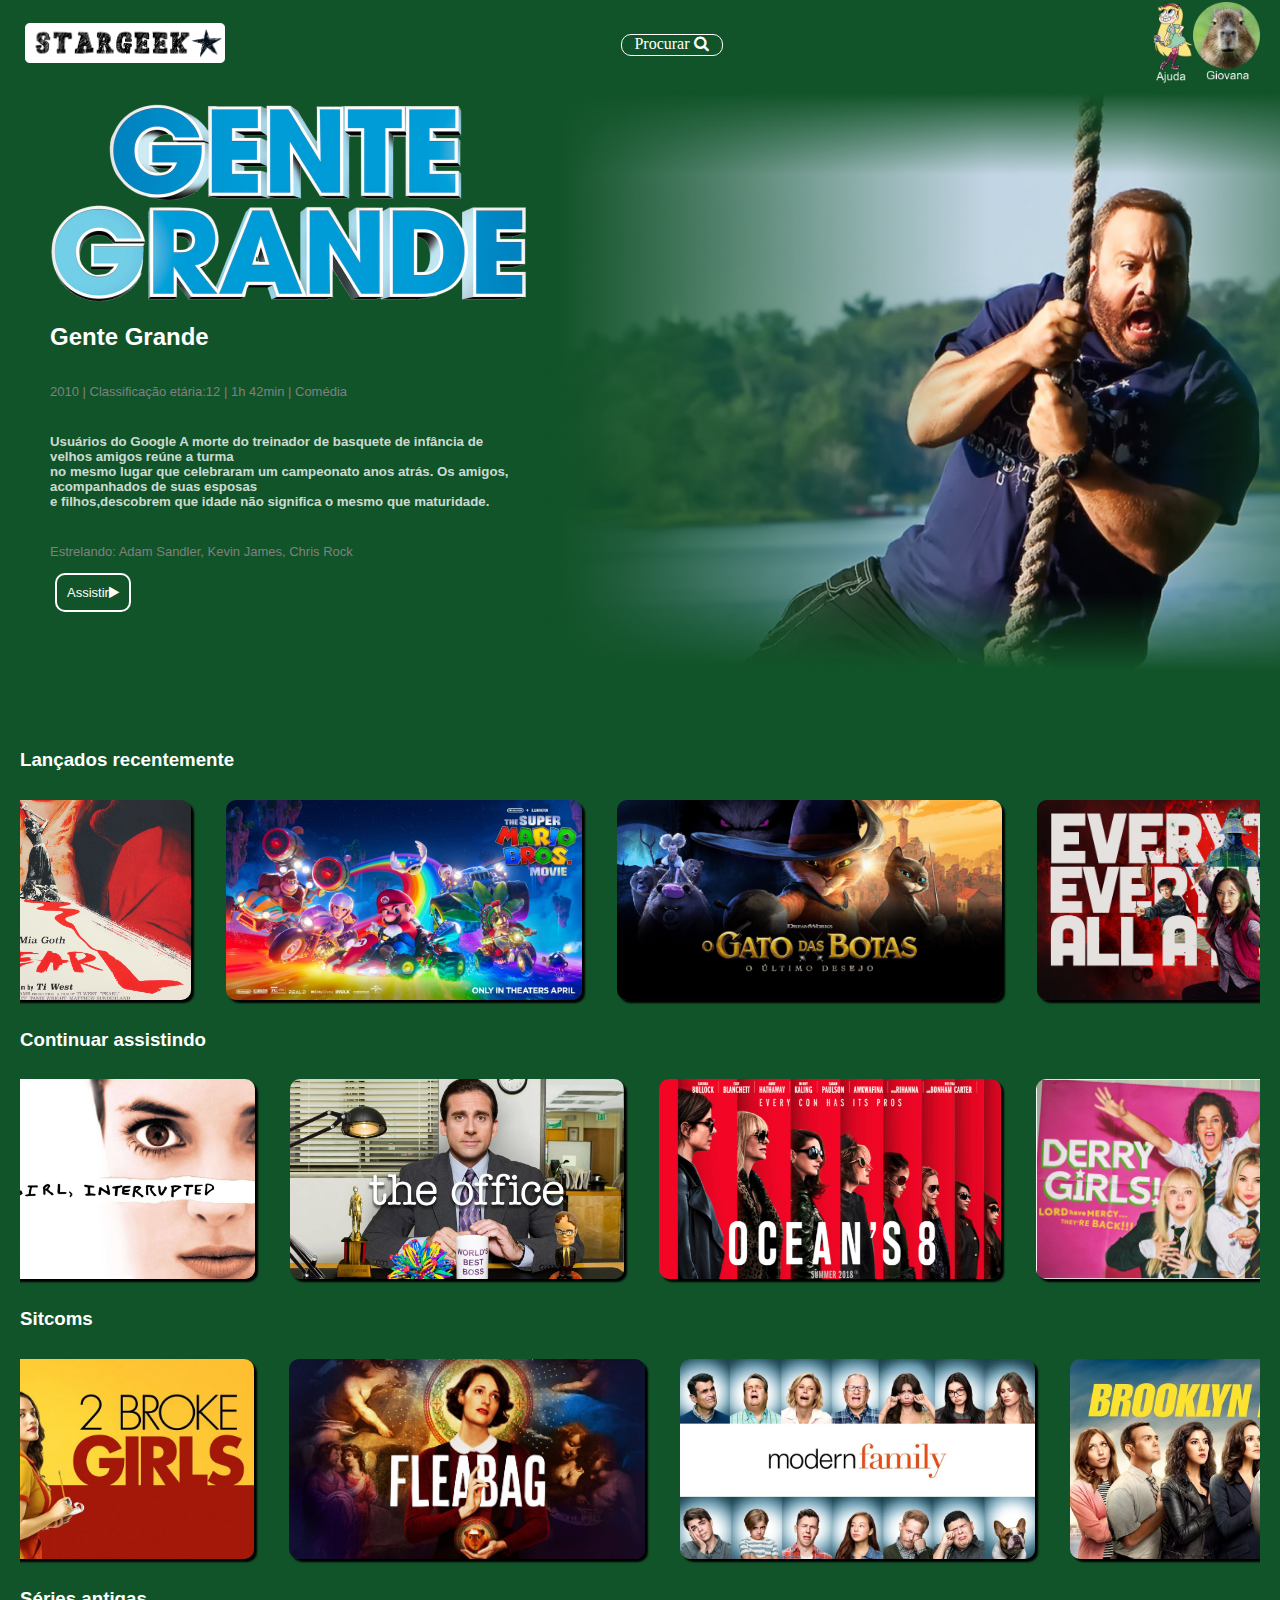
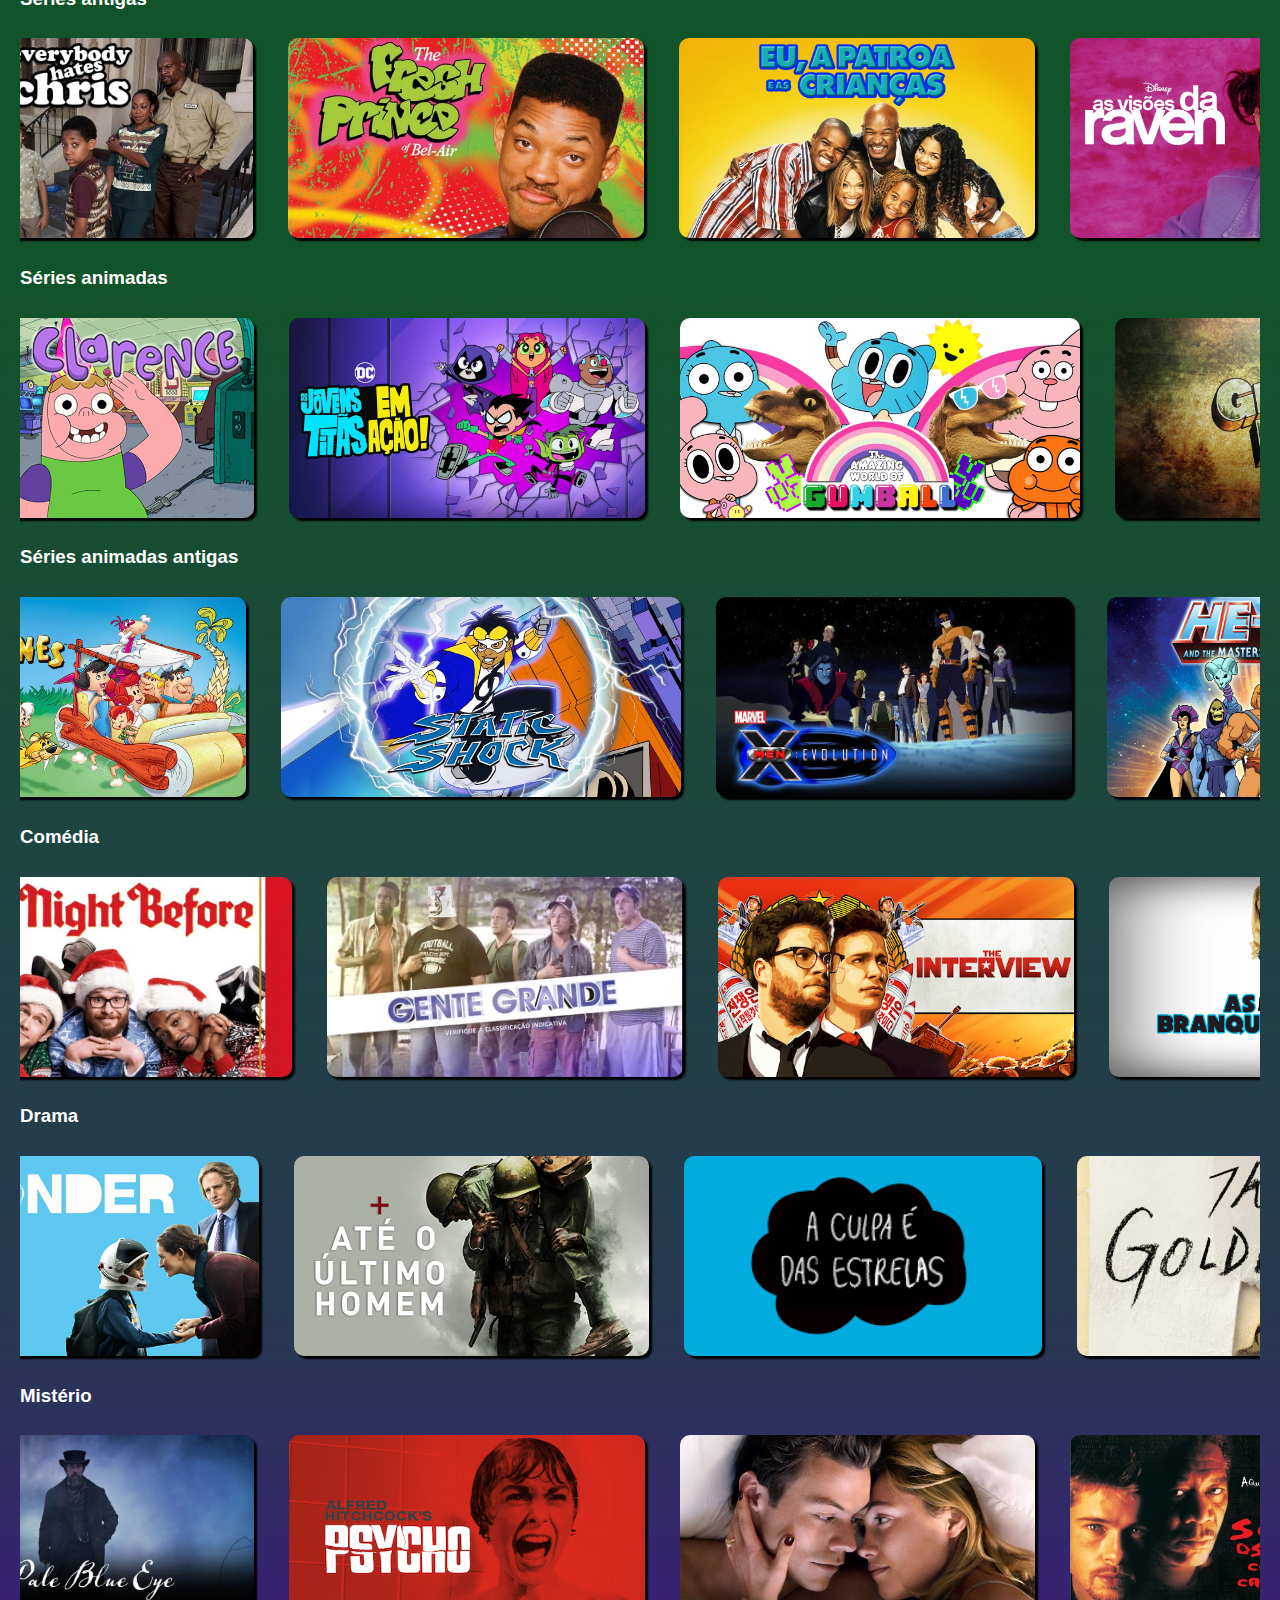
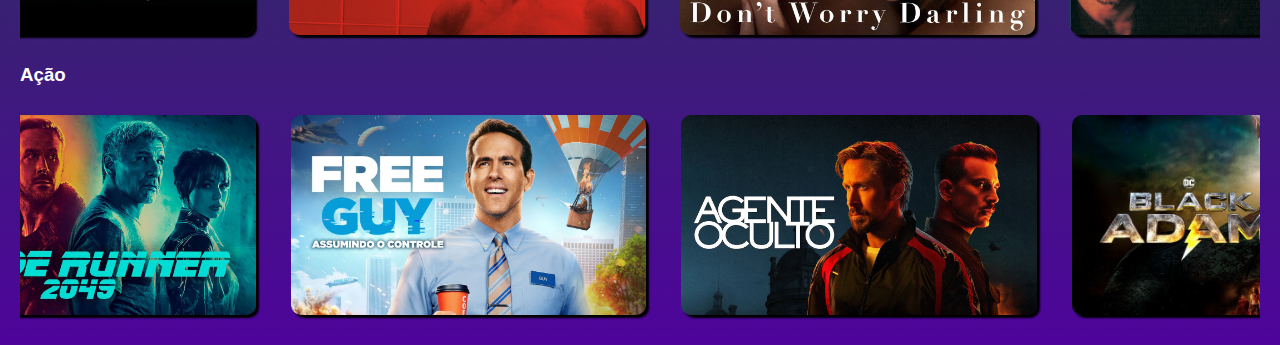
==== catálogo.html @ 2fbb5a79 "Catálogo STARGEEK" ====
<!DOCTYPE html>
<html lang="pt-br">

<head>
    <meta charset="UTF-8">
    <meta http-equiv="X-UA-Compatible" content="IE=edge">
    <meta name="viewport" content="width=device-width, initial-scale=1.0">
    <title>STARGEEK</title>
    <link rel="stylesheet" href="css/catálogo.css">
    <link rel="stylesheet" href="https://cdnjs.cloudflare.com/ajax/libs/font-awesome/4.7.0/css/font-awesome.min.css">
</head>

<body class="corpoPrincipal">
    <!--Cabeçalho-->
    <header class="cabecalho">
        <div class="logo"><img src="img/stargeeklogo.png" width="200px" alt=""></div>
        <div class="procurar">Procurar <i class="fa fa-search" aria-hidden="true"></i></div>
        <div class="logo-menu">
            <nav>
                <ul class="botao2">
                    <li> <a href=""><img src="img/Ajudaa.png" width="40px" alt=""> </a></li>
                    <li> <a href=""><img src="img/Perfil.png" width="67px" alt=""> </a></li>
                </ul>
            </nav>
        </div>
    </header>
    <!--Início da página-->
    <main>
        <div class="inicio">
            <div class="iniciotexto">
                <img class="titulogg" src="img/GenteGrandeTitulo.png" alt="">
                <h2> Gente Grande</h2>
                <p>2010 | Classificação etária:12 | 1h 42min | Comédia</p>
                <h5>Usuários do Google
                    A morte do treinador de basquete de infância de velhos amigos reúne a turma <br> no mesmo lugar que
                    celebraram um campeonato anos atrás. Os amigos, acompanhados de suas esposas<br> e filhos,descobrem
                    que
                    idade não significa o mesmo que maturidade.</h5>
                <p>Estrelando: Adam Sandler, Kevin James, Chris Rock</p>
                <p><a class="assistir" href="https://youtu.be/U4IVNvPu134"> Assistir<i class="fa fa-play"
                            aria-hidden="true"></i></a></p>
            </div>
            <img class="banner" src="img/bannerkevin.png" alt="Banner">
        </div>
        <br><br>
        <!--Catálogo-->

        <div class="lançadostexto">
            <h3>Lançados recentemente</h3>
        </div>

        <div class="lançados">
            <img class="conteudo" src="img/The-Amazing-World-of-Gumball.avif" alt="O incrível mundo de gumball">
            <img class="conteudo" src="img/pearll.webp" alt="Pearl">
            <img class="conteudo" src="img/mariobros.webp" alt="Mario">
            <img class="conteudo" src="img/gatodebotas.png" alt="">
            <img class="conteudo" src="img/tetlamt.jpg" alt="Tudo em Todo Lugar">
            <img class="conteudo" src="img/scream6.webp" alt="Scream 6">
        </div>

        <div class="lançadostexto">
            <h3>Continuar assistindo</h3>
        </div>
        <div class="lançados">
            <img class="conteudo" src="img/serie-derry-girls-netflix.png" alt="Derry Girls">
            <img class="conteudo" src="img/girlinterrupted.jpg" alt="Garota Interrompida">
            <img class="conteudo" src="img/theoffice.webp" alt="The Office">
            <img class="conteudo" src="img/oceans8.png" alt="8 mulheres e um segredo">
            <img class="conteudo" src="img/derrygirls.jpg" alt="Derry Girls">
            <img class="conteudo" src="img/PitchPerfect-poster_0.jpg" alt="A escolha perfeita">
        </div>

        <div class="lançadostexto">
            <h3>Sitcoms</h3>
        </div>
        <div class="lançados">
            <img class="conteudo" src="img/The-Amazing-World-of-Gumball.avif" alt="O incrível mundo de gumball">
            <img class="conteudo" src="img/roxo.png" alt="Roxo">
            <img class="conteudo" src="img/2brokegirls.jpg" alt="Duas Garotas em Apuros">
            <img class="conteudo" src="img/fleabag.png" alt="Fleabag">
            <img class="conteudo" src="img/modernfamily.webp" alt="Modern Family">
            <img class="conteudo" src="img/b99.jpeg" alt="Brooklyn 99">
            <img class="conteudo" src="img/friends.jpg" alt="Friends">
            <img class="conteudo" src="img/himym.jpg" alt="How I Met Your Mother">
        </div>


        </div>

        <div class="lançadostexto">
            <h3>Séries antigas</h3>
        </div>
        <div class="lançados">
            <img class="conteudo" src="img/The-Amazing-World-of-Gumball.avif" alt="O incrível mundo de gumball">
            <img class="conteudo" src="img/roxo.png" alt="Roxo">
            <img class="conteudo" src="img/todomundoodeiaochris.jpg" alt="Todo mundo odeia o chris">
            <img class="conteudo" src="img/ummaluconopedaço.jpeg" alt="Um maluco no pedaço">
            <img class="conteudo" src="img/mywifeandkids.jpg" alt="Eu a Patroa e as Crianças">
            <img class="conteudo" src="img/asvisoesderaven.jpg" alt="As visões de Raven">
            <img class="conteudo" src="img/hannahmontana.jpg" alt="Hannah Montana">
            <img class="conteudo" src="img/agrandefamilia.jpg" alt="A grande família">
            
        </div>

        <div class="lançadostexto">
            <h3>Séries animadas</h3>
        </div>
        <div class="lançados">
            <img class="conteudo" src="img/The-Amazing-World-of-Gumball.avif" alt="O incrível mundo de gumball">
            <img class="conteudo" src="img/The-Amazing-World-of-Gumball.avif" alt="O incrível mundo de gumball">
            <img class="conteudo" src="img/clarencio.jpg" alt="Clarencio o Otimista">
            <img class="conteudo" src="img/osjovenstitasemaçao.jpg" alt="Teen Titans Go!">
            <img class="conteudo" src="img/The-Amazing-World-of-Gumball.avif" alt="O Incrível Mundo de Gumball">
            <img class="conteudo" src="img/gravittyfalls.jpg" alt="Gravitty Falls">
            <img class="conteudo" src="img/stevenuniverso.jpg" alt="Steven Universo">
            <img class="conteudo" src="img/padrinhosmagicos.jpg" alt="Os padrinhos magicos">
        </div>

        <div class="lançadostexto">
            <h3>Séries animadas antigas</h3>
        </div>
        <div class="lançados">
            <img class="conteudo" src="img/The-Amazing-World-of-Gumball.avif" alt="O incrível mundo de gumball">
            <img class="conteudo" src="img/heman.jpg" alt="O incrível mundo de gumball">
            <img class="conteudo" src="img/flinstsones.jpg" alt="Flintstones">
            <img class="conteudo" src="img/superchoque.avif" alt="Super choque">
            <img class="conteudo" src="img/xmen.jpg" alt="Teen Titans Go!">
            <img class="conteudo" src="img/hemann.jpg" alt="He Man">
            <img class="conteudo" src="img/thundercats.jpg" alt="Thundercats">
            <img class="conteudo" src="img/scoobydoos2.jpg" alt="Scooby-Doo">
        </div>


        <div class="lançadostexto">
            <h3>Comédia</h3>
        </div>
        <div class="lançados">
            <img class="conteudo" src="img/The-Amazing-World-of-Gumball.avif" alt="O incrível mundo de gumball">
            <img class="conteudo" src="img/roxo.png" alt="Roxo">
            <img class="conteudo" src="img/thenightbefore.jpg" alt="The Night Before">
            <img class="conteudo" src="img/gentegrnade.jpg" alt="Gente Grande 1">
            <img class="conteudo" src="img/aentrevista.jpg" alt="A Entrevista">
            <img class="conteudo" src="img/asbranquelas.jpg" alt="As branquelas">
            <img class="conteudo" src="img/norbit.jpg" alt="Norbit">
            <img class="conteudo" src="img/PitchPerfect-poster_0.jpg" alt="A Escolha Perfeitas">
        </div>

        <div class="lançadostexto">
            <h3>Drama</h3>
        </div>
        <div class="lançados">
            <img class="conteudo" src="img/The-Amazing-World-of-Gumball.avif" alt="O incrível mundo de gumball">
            <img class="conteudo" src="img/roxo.png" alt="Roxo">
            <img class="conteudo" src="img/extraordinario.jpg" alt="Extraordinario">
            <img class="conteudo" src="img/ateoultimohomem.jpg" alt="Até o Ultimo Homem">
            <img class="conteudo" src="img/aculpaedasestrlas.png" alt="A culpa é das estrelas">
            <img class="conteudo" src="img/thegoldfinch.webp" alt="O Pintassilgo">
            <img class="conteudo" src="img/comoeueraantesdevoce.webp" alt="Como eu era antes de você">
            <img class="conteudo" src="img/djangolivre.jpeg" alt="Django Livre">
        </div>

        <div class="lançadostexto">
            <h3>Mistério</h3>
        </div>
        <div class="lançados">
            <img class="conteudo" src="img/The-Amazing-World-of-Gumball.avif" alt="O incrível mundo de gumball">
            <img class="conteudo" src="img/roxo.png" alt="Roxo">
            <img class="conteudo" src="img/Pale-blue-eyes.webp" alt="Pálido Olho Azul">
            <img class="conteudo" src="img/psycho.jpg" alt="Psycho">
            <img class="conteudo" src="img/dontworrydarling.jpg" alt="Don't Worry Darling">
            <img class="conteudo" src="img/seven.jpg" alt="Seven">
            <img class="conteudo" src="img/knivesout.jpg" alt="Entre facas e segredos">
            <img class="conteudo" src="img/glassonion.jpg" alt="Glass Onion">
        </div>

        <div class="lançadostexto">
            <h3>Ação</h3>
        </div>
        <div class="lançados">
            <img class="conteudo" src="img/The-Amazing-World-of-Gumball.avif" alt="O incrível mundo de gumball">
            <img class="conteudo" src="img/roxo.png" alt="Roxo">
            <img class="conteudo" src="img/bladerunner.jpg" alt="Blade Runner 2049">
            <img class="conteudo" src="img/freeguy.jpg" alt="Free Guy">
            <img class="conteudo" src="img/agenteoculto.jpg" alt="Agente Oculto">
            <img class="conteudo" src="img/balckadam.jpg" alt="Adão Negro">
            <img class="conteudo" src="img/topgun.jpg" alt="Top Gun Maverick">
            <img class="conteudo" src="img/madmax.webp" alt="Mad Max">
        </div>
    </main>
</body>

</html>
---- css/catálogo.css ----
.corpoPrincipal {
    background: rgb(78, 4, 155);
    background: linear-gradient(0deg, rgba(78, 4, 155, 1) 0%, rgba(40, 55, 83, 1) 17%, rgba(18, 84, 41, 1) 47%, rgba(18, 84, 41, 1) 62%, rgba(18, 84, 41, 1) 69%);
    background-size: contain;
}

body {
    margin: 20px;
}

.cabecalho {
    display: flex;
    justify-content: space-between;
    align-items: center;
    height: 50px;
}
ul {
    display: flex;
}

li {
    list-style: none;
}

.logo {
    padding-left: 5px;
    padding-right: 5px;
}

.procurar {
    text-align: center;
    color: white;
    border: 1px solid white;
    border-radius: 10px;
    width: 100px;
    height: 20px;
    margin: 20px;
    padding: 0;
}

.botao2>li>img {
    padding-left: 20px;
    display: flex;
    /*Centralizar horizontalmente */
    justify-content: flex-end;
}

/*Inicio da pagina*/
.inicio {
    display: flex;
    margin: 20px;
}

.inicio>div {
    padding: 10px;
    display: flex;
    flex-direction: column;
    justify-content: left;
    width: 50%;
}

.banner {
    justify-content: end;
    width: 900px;
    
}

.titulogg {
    width: 477px;
}

.assistir{
    padding: 15px;
    margin: 10px;
}

h2 {
    color: white;
    font-family: Verdana, Geneva, Tahoma, sans-serif
}

h5 {
    color: rgba(255, 255, 255, 0.8);
    font-family: 'Segoe UI', Tahoma, Geneva, Verdana, sans-serif;
}

p {
    font-size: small;
    color: gray;
    font-family: 'Segoe UI', Tahoma, Geneva, Verdana, sans-serif;
}

.assistir {
    color: white;
    text-decoration: none;
    padding-left: 10px;
    padding-right: 10px;
    margin: 5px;
    margin-top: 10px;
    padding: 10px;
    border: 2px solid white;
    border-radius: 10px;

}

/*CATÁLOGO*/
.lançadostexto {
    color: white;
    font-family: Verdana, Geneva, Tahoma, sans-serif
}

.lançados {
    display: flex;
    justify-content: center;
    gap: 15px;
    overflow: scroll;
}

.lançados::-webkit-scrollbar {
    display: none;
}

.conteudo {
    width: 500px;
    height: 200px;
    margin: 10px;
    border-radius: 10px;
    box-shadow: 3px 3px 2px black;
}
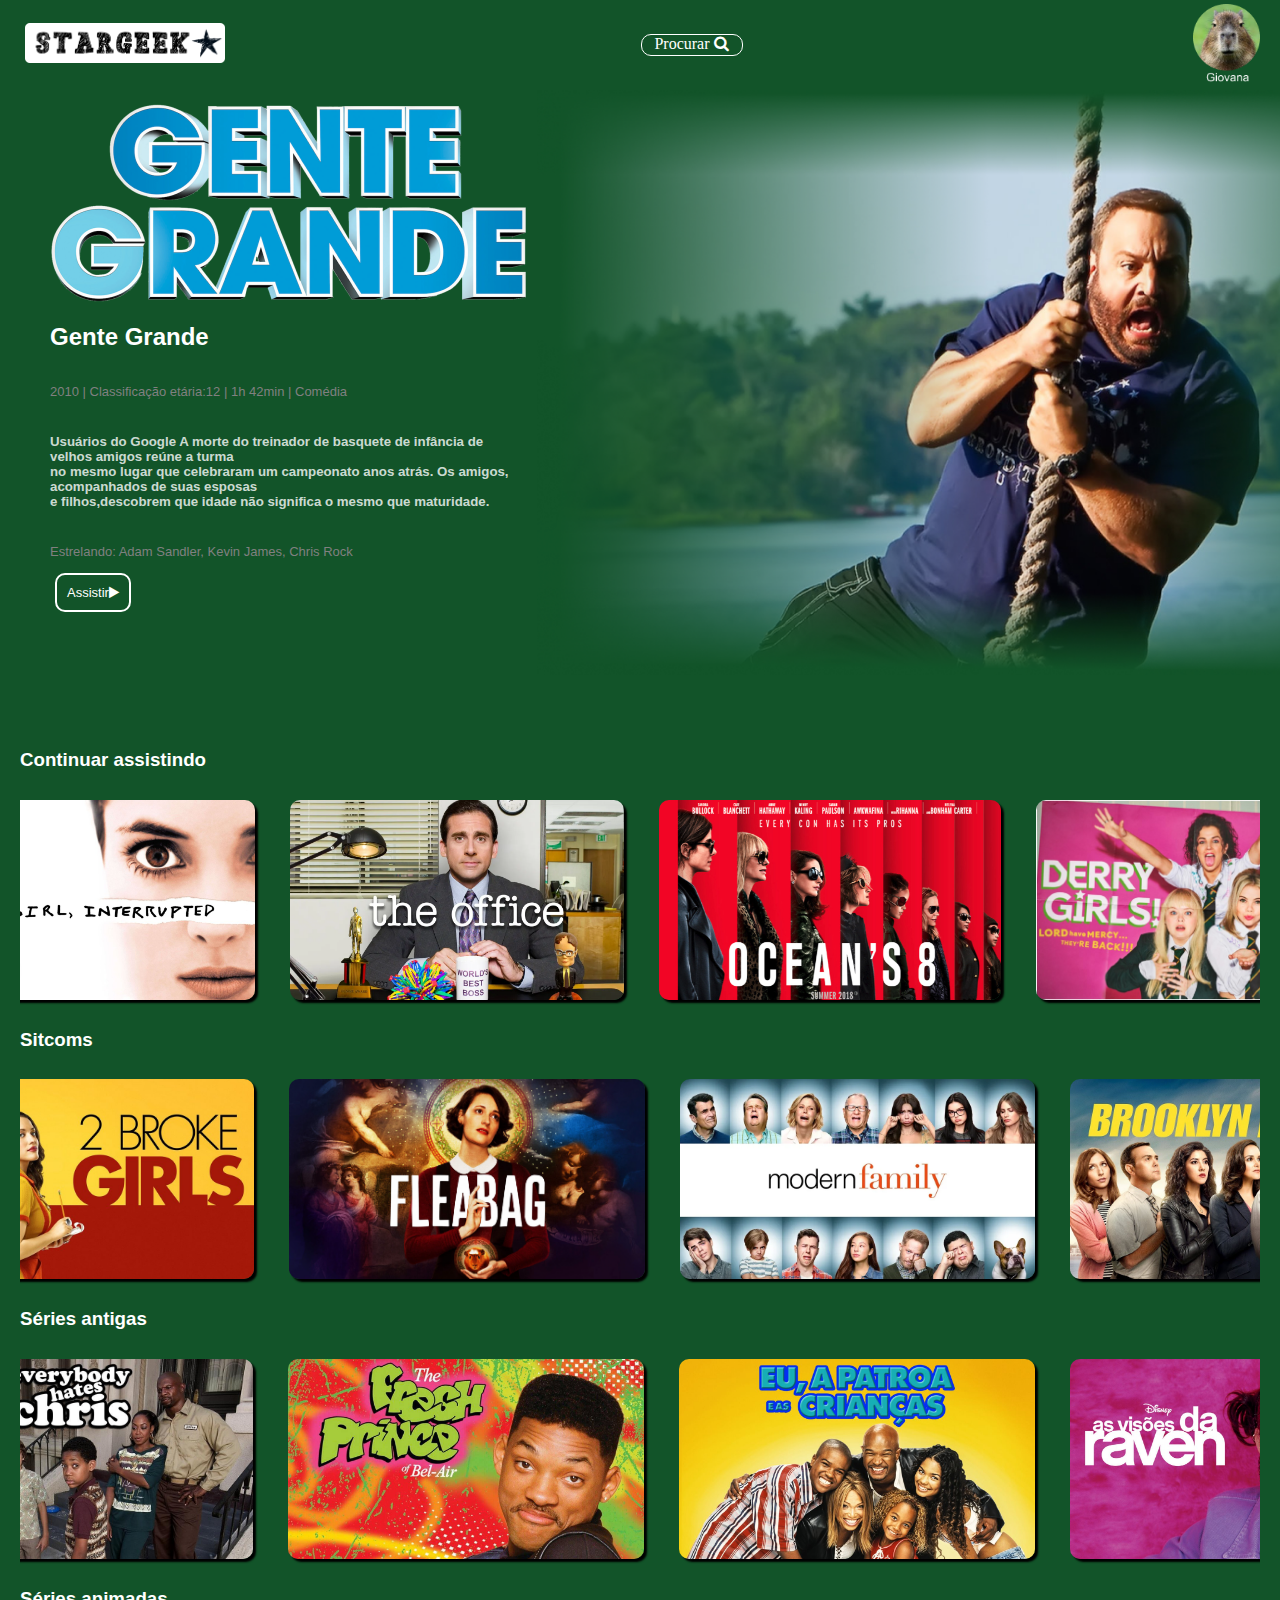
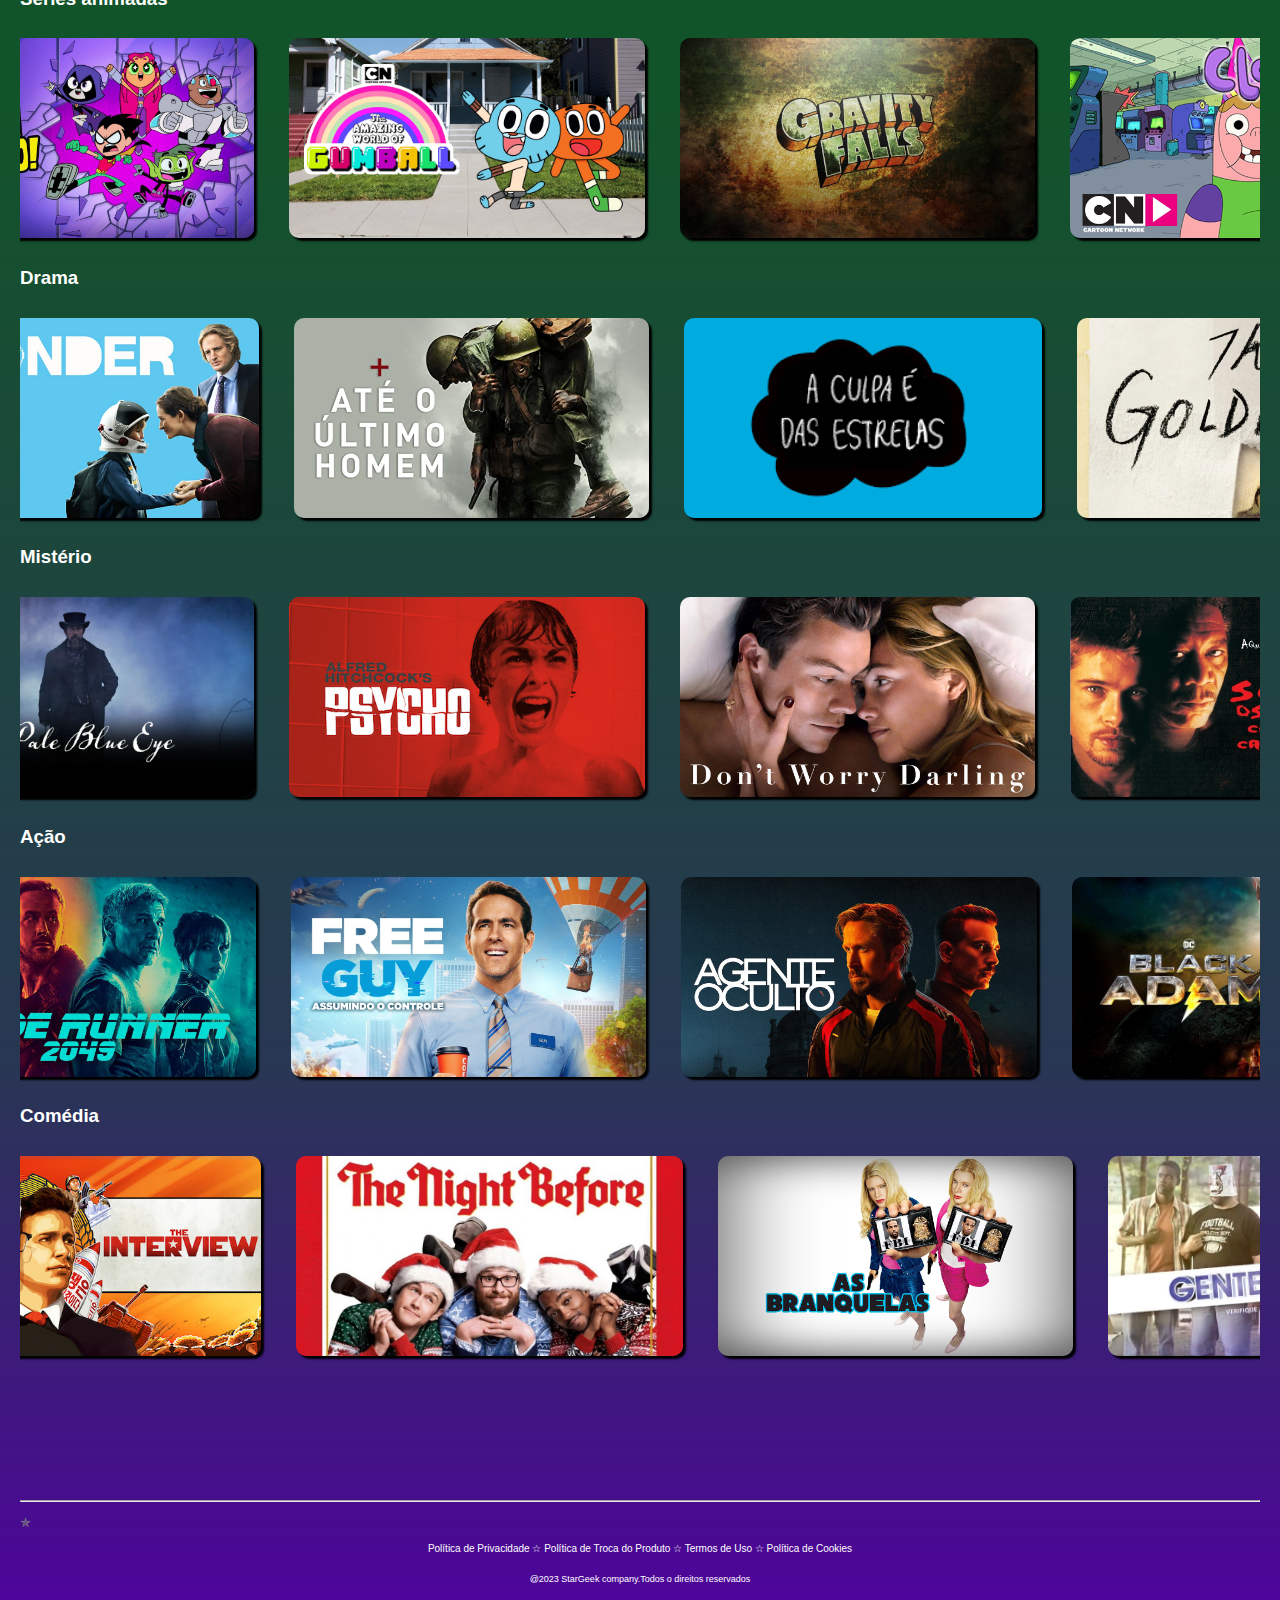
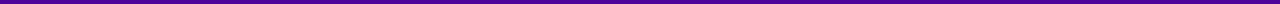
==== commit d10670e8: "stargeek meio" ====
--- a/catálogo.html
+++ b/catálogo.html
@@ -5,7 +5,7 @@
     <meta charset="UTF-8">
     <meta http-equiv="X-UA-Compatible" content="IE=edge">
     <meta name="viewport" content="width=device-width, initial-scale=1.0">
-    <title>STARGEEK</title>
+    <title>StarGeek Catálogo</title>
     <link rel="stylesheet" href="css/catálogo.css">
     <link rel="stylesheet" href="https://cdnjs.cloudflare.com/ajax/libs/font-awesome/4.7.0/css/font-awesome.min.css">
 </head>
@@ -14,11 +14,10 @@
     <!--Cabeçalho-->
     <header class="cabecalho">
         <div class="logo"><img src="img/stargeeklogo.png" width="200px" alt=""></div>
-        <div class="procurar">Procurar <i class="fa fa-search" aria-hidden="true"></i></div>
+        <div class="procurar"><a href="procurar.html">Procurar <i class="fa fa-search" aria-hidden="true"></i></a></div>
         <div class="logo-menu">
             <nav>
                 <ul class="botao2">
-                    <li> <a href=""><img src="img/Ajudaa.png" width="40px" alt=""> </a></li>
                     <li> <a href=""><img src="img/Perfil.png" width="67px" alt=""> </a></li>
                 </ul>
             </nav>
@@ -44,44 +43,30 @@
         </div>
         <br><br>
         <!--Catálogo-->
-
-        <div class="lançadostexto">
-            <h3>Lançados recentemente</h3>
-        </div>
-
-        <div class="lançados">
-            <img class="conteudo" src="img/The-Amazing-World-of-Gumball.avif" alt="O incrível mundo de gumball">
-            <img class="conteudo" src="img/pearll.webp" alt="Pearl">
-            <img class="conteudo" src="img/mariobros.webp" alt="Mario">
-            <img class="conteudo" src="img/gatodebotas.png" alt="">
-            <img class="conteudo" src="img/tetlamt.jpg" alt="Tudo em Todo Lugar">
-            <img class="conteudo" src="img/scream6.webp" alt="Scream 6">
-        </div>
-
         <div class="lançadostexto">
             <h3>Continuar assistindo</h3>
         </div>
-        <div class="lançados">
-            <img class="conteudo" src="img/serie-derry-girls-netflix.png" alt="Derry Girls">
-            <img class="conteudo" src="img/girlinterrupted.jpg" alt="Garota Interrompida">
-            <img class="conteudo" src="img/theoffice.webp" alt="The Office">
-            <img class="conteudo" src="img/oceans8.png" alt="8 mulheres e um segredo">
-            <img class="conteudo" src="img/derrygirls.jpg" alt="Derry Girls">
-            <img class="conteudo" src="img/PitchPerfect-poster_0.jpg" alt="A escolha perfeita">
+        <div class="continuar">
+            <img class="derry conteudo" src="img/serie-derry-girls-netflix.png" alt="Derry Girls">
+            <img class= "garota conteudo" src="img/girlinterrupted.jpg" alt="Garota Interrompida">
+            <img class="office conteudo" src="img/theoffice.webp" alt="The Office">
+            <img class="oceans8 conteudo" src="img/oceans8.png" alt="8 mulheres e um segredo">
+            <img class="derry conteudo" src="img/derrygirls.jpg" alt="Derry Girls">
+            <img class="pitch conteudo" src="img/PitchPerfect-poster_0.jpg" alt="A escolha perfeita">
         </div>
 
         <div class="lançadostexto">
             <h3>Sitcoms</h3>
         </div>
         <div class="lançados">
-            <img class="conteudo" src="img/The-Amazing-World-of-Gumball.avif" alt="O incrível mundo de gumball">
-            <img class="conteudo" src="img/roxo.png" alt="Roxo">
-            <img class="conteudo" src="img/2brokegirls.jpg" alt="Duas Garotas em Apuros">
-            <img class="conteudo" src="img/fleabag.png" alt="Fleabag">
-            <img class="conteudo" src="img/modernfamily.webp" alt="Modern Family">
-            <img class="conteudo" src="img/b99.jpeg" alt="Brooklyn 99">
-            <img class="conteudo" src="img/friends.jpg" alt="Friends">
-            <img class="conteudo" src="img/himym.jpg" alt="How I Met Your Mother">
+            <img class="derry conteudo" src="img/The-Amazing-World-of-Gumball.avif" alt="O incrível mundo de gumball">
+            <img class="derry conteudo" src="img/roxo.png" alt="Roxo">
+            <img class="broke conteudo" src="img/2brokegirls.jpg" alt="Duas Garotas em Apuros">
+            <img class="fleabag conteudo" src="img/fleabag.png" alt="Fleabag">
+            <img class="modern conteudo" src="img/modernfamily.webp" alt="Modern Family">
+            <img class="b99 conteudo" src="img/b99.jpeg" alt="Brooklyn 99">
+            <img class="friends conteudo" src="img/friends.jpg" alt="Friends">
+            <img class="himym conteudo" src="img/himym.jpg" alt="How I Met Your Mother">
         </div>
 
 
@@ -91,102 +76,98 @@
             <h3>Séries antigas</h3>
         </div>
         <div class="lançados">
-            <img class="conteudo" src="img/The-Amazing-World-of-Gumball.avif" alt="O incrível mundo de gumball">
-            <img class="conteudo" src="img/roxo.png" alt="Roxo">
-            <img class="conteudo" src="img/todomundoodeiaochris.jpg" alt="Todo mundo odeia o chris">
-            <img class="conteudo" src="img/ummaluconopedaço.jpeg" alt="Um maluco no pedaço">
-            <img class="conteudo" src="img/mywifeandkids.jpg" alt="Eu a Patroa e as Crianças">
-            <img class="conteudo" src="img/asvisoesderaven.jpg" alt="As visões de Raven">
-            <img class="conteudo" src="img/hannahmontana.jpg" alt="Hannah Montana">
-            <img class="conteudo" src="img/agrandefamilia.jpg" alt="A grande família">
-            
+            <img class="derry conteudo" src="img/The-Amazing-World-of-Gumball.avif" alt="O incrível mundo de gumball">
+            <img class="derry conteudo" src="img/roxo.png" alt="Roxo">
+            <img class="chris conteudo" src="img/todomundoodeiaochris.jpg" alt="Todo mundo odeia o chris">
+            <img class="maluco conteudo" src="img/ummaluconopedaço.jpeg" alt="Um maluco no pedaço">
+            <img class="patroa conteudo" src="img/mywifeandkids.jpg" alt="Eu a Patroa e as Crianças">
+            <img class="raven conteudo" src="img/asvisoesderaven.jpg" alt="As visões de Raven">
+            <img class="hannah conteudo" src="img/hannahmontana.jpg" alt="Hannah Montana">
+            <img class="familia conteudo" src="img/agrandefamilia.jpg" alt="A grande família">
+
         </div>
 
         <div class="lançadostexto">
             <h3>Séries animadas</h3>
         </div>
         <div class="lançados">
-            <img class="conteudo" src="img/The-Amazing-World-of-Gumball.avif" alt="O incrível mundo de gumball">
-            <img class="conteudo" src="img/The-Amazing-World-of-Gumball.avif" alt="O incrível mundo de gumball">
-            <img class="conteudo" src="img/clarencio.jpg" alt="Clarencio o Otimista">
-            <img class="conteudo" src="img/osjovenstitasemaçao.jpg" alt="Teen Titans Go!">
-            <img class="conteudo" src="img/The-Amazing-World-of-Gumball.avif" alt="O Incrível Mundo de Gumball">
-            <img class="conteudo" src="img/gravittyfalls.jpg" alt="Gravitty Falls">
-            <img class="conteudo" src="img/stevenuniverso.jpg" alt="Steven Universo">
-            <img class="conteudo" src="img/padrinhosmagicos.jpg" alt="Os padrinhos magicos">
-        </div>
-
-        <div class="lançadostexto">
-            <h3>Séries animadas antigas</h3>
-        </div>
-        <div class="lançados">
-            <img class="conteudo" src="img/The-Amazing-World-of-Gumball.avif" alt="O incrível mundo de gumball">
-            <img class="conteudo" src="img/heman.jpg" alt="O incrível mundo de gumball">
-            <img class="conteudo" src="img/flinstsones.jpg" alt="Flintstones">
-            <img class="conteudo" src="img/superchoque.avif" alt="Super choque">
-            <img class="conteudo" src="img/xmen.jpg" alt="Teen Titans Go!">
-            <img class="conteudo" src="img/hemann.jpg" alt="He Man">
-            <img class="conteudo" src="img/thundercats.jpg" alt="Thundercats">
-            <img class="conteudo" src="img/scoobydoos2.jpg" alt="Scooby-Doo">
-        </div>
-
-
-        <div class="lançadostexto">
-            <h3>Comédia</h3>
-        </div>
-        <div class="lançados">
-            <img class="conteudo" src="img/The-Amazing-World-of-Gumball.avif" alt="O incrível mundo de gumball">
-            <img class="conteudo" src="img/roxo.png" alt="Roxo">
-            <img class="conteudo" src="img/thenightbefore.jpg" alt="The Night Before">
-            <img class="conteudo" src="img/gentegrnade.jpg" alt="Gente Grande 1">
-            <img class="conteudo" src="img/aentrevista.jpg" alt="A Entrevista">
-            <img class="conteudo" src="img/asbranquelas.jpg" alt="As branquelas">
-            <img class="conteudo" src="img/norbit.jpg" alt="Norbit">
-            <img class="conteudo" src="img/PitchPerfect-poster_0.jpg" alt="A Escolha Perfeitas">
+            <img class="gumball conteudo" src="img/The-Amazing-World-of-Gumball.avif" alt="O incrível mundo de gumball">
+            <img class="gumball conteudo" src="img/roxo.png" alt="Roxo">
+            <img class="titas conteudo" src="img/osjovenstitasemaçao.jpg" alt="Teen Titans Go!">
+            <img class="gumball conteudo" src="img/darwinandgumbal.jpg" alt="O Incrível Mundo de Gumball">
+            <img class="gravitty conteudo" src="img/gravittyfalls.jpg" alt="Gravitty Falls">
+            <img class="clarencio conteudo" src="img/clarencio.jpg" alt="Clarencio o Otimista">
+            <img class="universo conteudo" src="img/stevenuniverso.jpg" alt="Steven Universo">
+            <img class="padrinhos conteudo" src="img/padrinhosmagicos.jpg" alt="Os padrinhos magicos">
         </div>
 
         <div class="lançadostexto">
             <h3>Drama</h3>
         </div>
         <div class="lançados">
-            <img class="conteudo" src="img/The-Amazing-World-of-Gumball.avif" alt="O incrível mundo de gumball">
-            <img class="conteudo" src="img/roxo.png" alt="Roxo">
-            <img class="conteudo" src="img/extraordinario.jpg" alt="Extraordinario">
-            <img class="conteudo" src="img/ateoultimohomem.jpg" alt="Até o Ultimo Homem">
-            <img class="conteudo" src="img/aculpaedasestrlas.png" alt="A culpa é das estrelas">
-            <img class="conteudo" src="img/thegoldfinch.webp" alt="O Pintassilgo">
-            <img class="conteudo" src="img/comoeueraantesdevoce.webp" alt="Como eu era antes de você">
-            <img class="conteudo" src="img/djangolivre.jpeg" alt="Django Livre">
+            <img class="gumball conteudo" src="img/The-Amazing-World-of-Gumball.avif" alt="O incrível mundo de gumball">
+            <img class="gumball conteudo" src="img/roxo.png" alt="Roxo">
+            <img class="extraordinario conteudo" src="img/extraordinario.jpg" alt="Extraordinario">
+            <img class="ultimo conteudo" src="img/ateoultimohomem.jpg" alt="Até o Ultimo Homem">
+            <img class="estrelas conteudo" src="img/aculpaedasestrlas.png" alt="A culpa é das estrelas">
+            <img class="goldfinch conteudo" src="img/thegoldfinch.webp" alt="O Pintassilgo">
+            <img class="antes conteudo" src="img/comoeueraantesdevoce.webp" alt="Como eu era antes de você">
+            <img class="django conteudo" src="img/djangolivre.jpeg" alt="Django Livre">
         </div>
 
         <div class="lançadostexto">
             <h3>Mistério</h3>
         </div>
         <div class="lançados">
-            <img class="conteudo" src="img/The-Amazing-World-of-Gumball.avif" alt="O incrível mundo de gumball">
-            <img class="conteudo" src="img/roxo.png" alt="Roxo">
-            <img class="conteudo" src="img/Pale-blue-eyes.webp" alt="Pálido Olho Azul">
-            <img class="conteudo" src="img/psycho.jpg" alt="Psycho">
-            <img class="conteudo" src="img/dontworrydarling.jpg" alt="Don't Worry Darling">
-            <img class="conteudo" src="img/seven.jpg" alt="Seven">
-            <img class="conteudo" src="img/knivesout.jpg" alt="Entre facas e segredos">
-            <img class="conteudo" src="img/glassonion.jpg" alt="Glass Onion">
+            <img class="gumball conteudo" src="img/The-Amazing-World-of-Gumball.avif" alt="O incrível mundo de gumball">
+            <img class="gumball conteudo" src="img/roxo.png" alt="Roxo">
+            <img class="paleblue conteudo" src="img/Pale-blue-eyes.webp" alt="Pálido Olho Azul">
+            <img class="psycho conteudo" src="img/psycho.jpg" alt="Psycho">
+            <img class="dwd conteudo" src="img/dontworrydarling.jpg" alt="Don't Worry Darling">
+            <img class="seven conteudo" src="img/seven.jpg" alt="Seven">
+            <img class="knives conteudo" src="img/knivesout.jpg" alt="Entre facas e segredos">
+            <img class="glassonion conteudo" src="img/glassonion.jpg" alt="Glass Onion">
         </div>
 
         <div class="lançadostexto">
             <h3>Ação</h3>
         </div>
         <div class="lançados">
-            <img class="conteudo" src="img/The-Amazing-World-of-Gumball.avif" alt="O incrível mundo de gumball">
-            <img class="conteudo" src="img/roxo.png" alt="Roxo">
-            <img class="conteudo" src="img/bladerunner.jpg" alt="Blade Runner 2049">
-            <img class="conteudo" src="img/freeguy.jpg" alt="Free Guy">
-            <img class="conteudo" src="img/agenteoculto.jpg" alt="Agente Oculto">
-            <img class="conteudo" src="img/balckadam.jpg" alt="Adão Negro">
-            <img class="conteudo" src="img/topgun.jpg" alt="Top Gun Maverick">
-            <img class="conteudo" src="img/madmax.webp" alt="Mad Max">
+            <img class="gumball conteudo" src="img/The-Amazing-World-of-Gumball.avif" alt="O incrível mundo de gumball">
+            <img class="gumball conteudo" src="img/roxo.png" alt="Roxo">
+            <img class="blade conteudo" src="img/bladerunner.jpg" alt="Blade Runner 2049">
+            <img class="freeguy conteudo" src="img/freeguy.jpg" alt="Free Guy">
+            <img class="agente conteudo" src="img/agenteoculto.jpg" alt="Agente Oculto">
+            <img class="black conteudo" src="img/balckadam.jpg" alt="Adão Negro">
+            <img class="topgun conteudo" src="img/topgun.jpg" alt="Top Gun Maverick">
+            <img class="max conteudo" src="img/madmax.webp" alt="Mad Max">
+        </div>
+
+        <div class="lançadostexto">
+            <h3>Comédia</h3>
+        </div>
+        <div class="lançados">
+            <img class="gumball conteudo" src="img/The-Amazing-World-of-Gumball.avif" alt="O incrível mundo de gumball">
+            <img class="gumball conteudo" src="img/roxo.png" alt="Roxo">
+            <img class="entrevista conteudo" src="img/aentrevista.jpg" alt="A Entrevista">
+            <img class="before conteudo" src="img/thenightbefore.jpg" alt="The Night Before">
+            <img class="branquelas conteudo" src="img/asbranquelas.jpg" alt="branquelas">
+            <img class="gentegrande conteudo" src="img/gentegrnade.jpg" alt="Gente Grande 1">
+            <img class="pitch conteudo" src="img/PitchPerfect-poster_0.jpg" alt="A Escolha Perfeitas">
+            <img class="fleabag conteudo" src="img/fleabag.png" alt="Fleabag">
         </div>
     </main>
+    <br><br><br><br><br><br><br>
+    <footer>
+        <hr>
+        <p>✯</p>
+        <p class="politicas">
+            Política de Privacidade ☆ Política de Troca do Produto ☆ Termos de Uso ☆ Política de Cookies
+        </p>
+
+
+        <p class="final"> @2023 StarGeek company.Todos o direitos reservados</p>
+    </footer>
 </body>
 
 </html>--- a/css/catálogo.css
+++ b/css/catálogo.css
@@ -1,4 +1,3 @@
-
 .corpoPrincipal {
     background: rgb(78, 4, 155);
     background: linear-gradient(0deg, rgba(78, 4, 155, 1) 0%, rgba(40, 55, 83, 1) 17%, rgba(18, 84, 41, 1) 47%, rgba(18, 84, 41, 1) 62%, rgba(18, 84, 41, 1) 69%);
@@ -15,6 +14,7 @@
     align-items: center;
     height: 50px;
 }
+
 ul {
     display: flex;
 }
@@ -39,6 +39,11 @@
     padding: 0;
 }
 
+a {
+    text-decoration: none;
+    color: white;
+}
+
 .botao2>li>img {
     padding-left: 20px;
     display: flex;
@@ -63,14 +68,14 @@
 .banner {
     justify-content: end;
     width: 900px;
-    
+
 }
 
 .titulogg {
     width: 477px;
 }
 
-.assistir{
+.assistir {
     padding: 15px;
     margin: 10px;
 }
@@ -121,10 +126,269 @@
     display: none;
 }
 
+.continuar {
+    display: flex;
+    justify-content: center;
+    gap: 15px;
+    overflow: scroll;
+}
+
+.continuar::-webkit-scrollbar {
+    display: none;
+}
+
 .conteudo {
     width: 500px;
     height: 200px;
     margin: 10px;
     border-radius: 10px;
     box-shadow: 3px 3px 2px black;
+}
+
+/*GIFS*/
+
+.garota:hover {
+    content: url(../img/daisy.gif);
+}
+
+.office:hover {
+    content: url(../img/theofc.gif);
+}
+
+
+.oceans8:hover {
+    content: url(../img/oceans88.gif);
+}
+
+
+.derry:hover {
+    content: url(../img/derryy.gif);
+}
+
+
+.pitch:hover {
+    content: url(../img/fatamy.gif);
+}
+
+
+.broke:hover {
+    content: url(../img/brokegirls.gif);
+}
+
+
+.fleabag:hover {
+    content: url(../img/fleabagbible.gif);
+}
+
+
+.modern:hover {
+    content: url(../img/mofy.gif);
+}
+
+.b99:hover {
+    content: url(../img/b99.gif);
+}
+
+
+.friends:hover {
+    content: url(../img/friendsbb.gif);
+}
+
+.himym:hover {
+    content: url(../img/himym.gif);
+}
+
+
+.chris:hover {
+    content: url(../img/chriis.webp);
+}
+
+.maluco:hover {
+    content: url(../img/fresh.gif);
+}
+
+
+.patroa:hover {
+    content: url(../img/mywife.gif);
+}
+
+
+.raven:hover {
+    content: url(../img/ravenn.gif);
+}
+
+
+.hannah:hover {
+    content: url(../img/hannah.gif);
+}
+
+
+.familia:hover {
+    content: url(../img/familiaa.webp);
+}
+
+
+.clarencio:hover {
+    content: url(../img/clarencioo.gif);
+}
+
+
+.titas:hover {
+    content: url(../img/teentitansgo.gif);
+}
+
+.gumball:hover {
+    content: url(../img/awog.webp);
+}
+
+
+.gravitty:hover {
+    content: url(../img/stan.gif);
+}
+
+.universo:hover {
+    content: url(../img/stevenuniverse.gif);
+}
+
+
+.padrinhos:hover {
+    content: url(../img/odd.gif);
+}
+
+.extraordinario:hover {
+    content: url(../img/wonders2.gif);
+}
+
+
+.ultimo:hover {
+    content: url(../img/hicksaw.gif);
+}
+
+.estrelas:hover {
+    content: url(../img/thefault.gif);
+}
+
+
+.goldfinch:hover {
+    content: url(../img/the-goldfinch-tgf.gif);
+}
+
+
+.antes:hover {
+    content: url(../img/me-before-you.gif);
+}
+
+
+.django:hover {
+    content: url(../img/django.gif);
+}
+
+
+
+.paleblue:hover {
+    content: url(../img/palee.gif);
+}
+
+
+.psycho:hover {
+    content: url(../img/psychh.webp);
+}
+
+
+.dwd:hover {
+    content: url(../img/dwdarling.gif);
+}
+
+
+.seven:hover {
+    content: url(../img/brad.gif);
+}
+
+
+
+.knives:hover {
+    content: url(../img/knivesout.gif);
+}
+
+
+.glassonion:hover {
+    content: url(../img/glassonion.gif)
+}
+
+
+.blade:hover {
+    content: url(../img/bladejoe.gif);
+}
+
+
+.freeguy:hover {
+    content: url(../img/freee.gif);
+}
+
+.agente:hover {
+    content: url(../img/gray.gif);
+}
+
+
+.black:hover {
+    content: url(../img/black-adam-clap.gif);
+}
+
+.topgun:hover {
+    content: url(../img/maverick.gif);
+}
+
+
+.max:hover {
+    content: url(../img/madmaxx.webp);
+}
+
+
+.entrevista:hover {
+    content: url(../img/entrevista.gif);
+}
+
+
+.before:hover {
+    content: url(../img/jewish.gif);
+}
+
+.gentegrande:hover {
+    content: url(../img/gg.gif);
+}
+
+
+.branquelas:hover {
+    content: url(../img/whitechicks.gif);
+}
+
+/*rodapé*/
+footer .politicas {
+    text-align: center;
+    color: white;
+    margin-bottom: 20px;
+}
+
+footer .o {
+    font-size: 10px;
+    text-align: center;
+    color: white;
+}
+
+.estrela {
+    font-size: 10px;
+    text-align: center;
+    color: white;
+}
+
+.politicas {
+    font-size: 10px;
+    text-align: center;
+    color: white;
+}
+
+.final {
+    font-size: 9px;
+    text-align: center;
+    color: white;
 }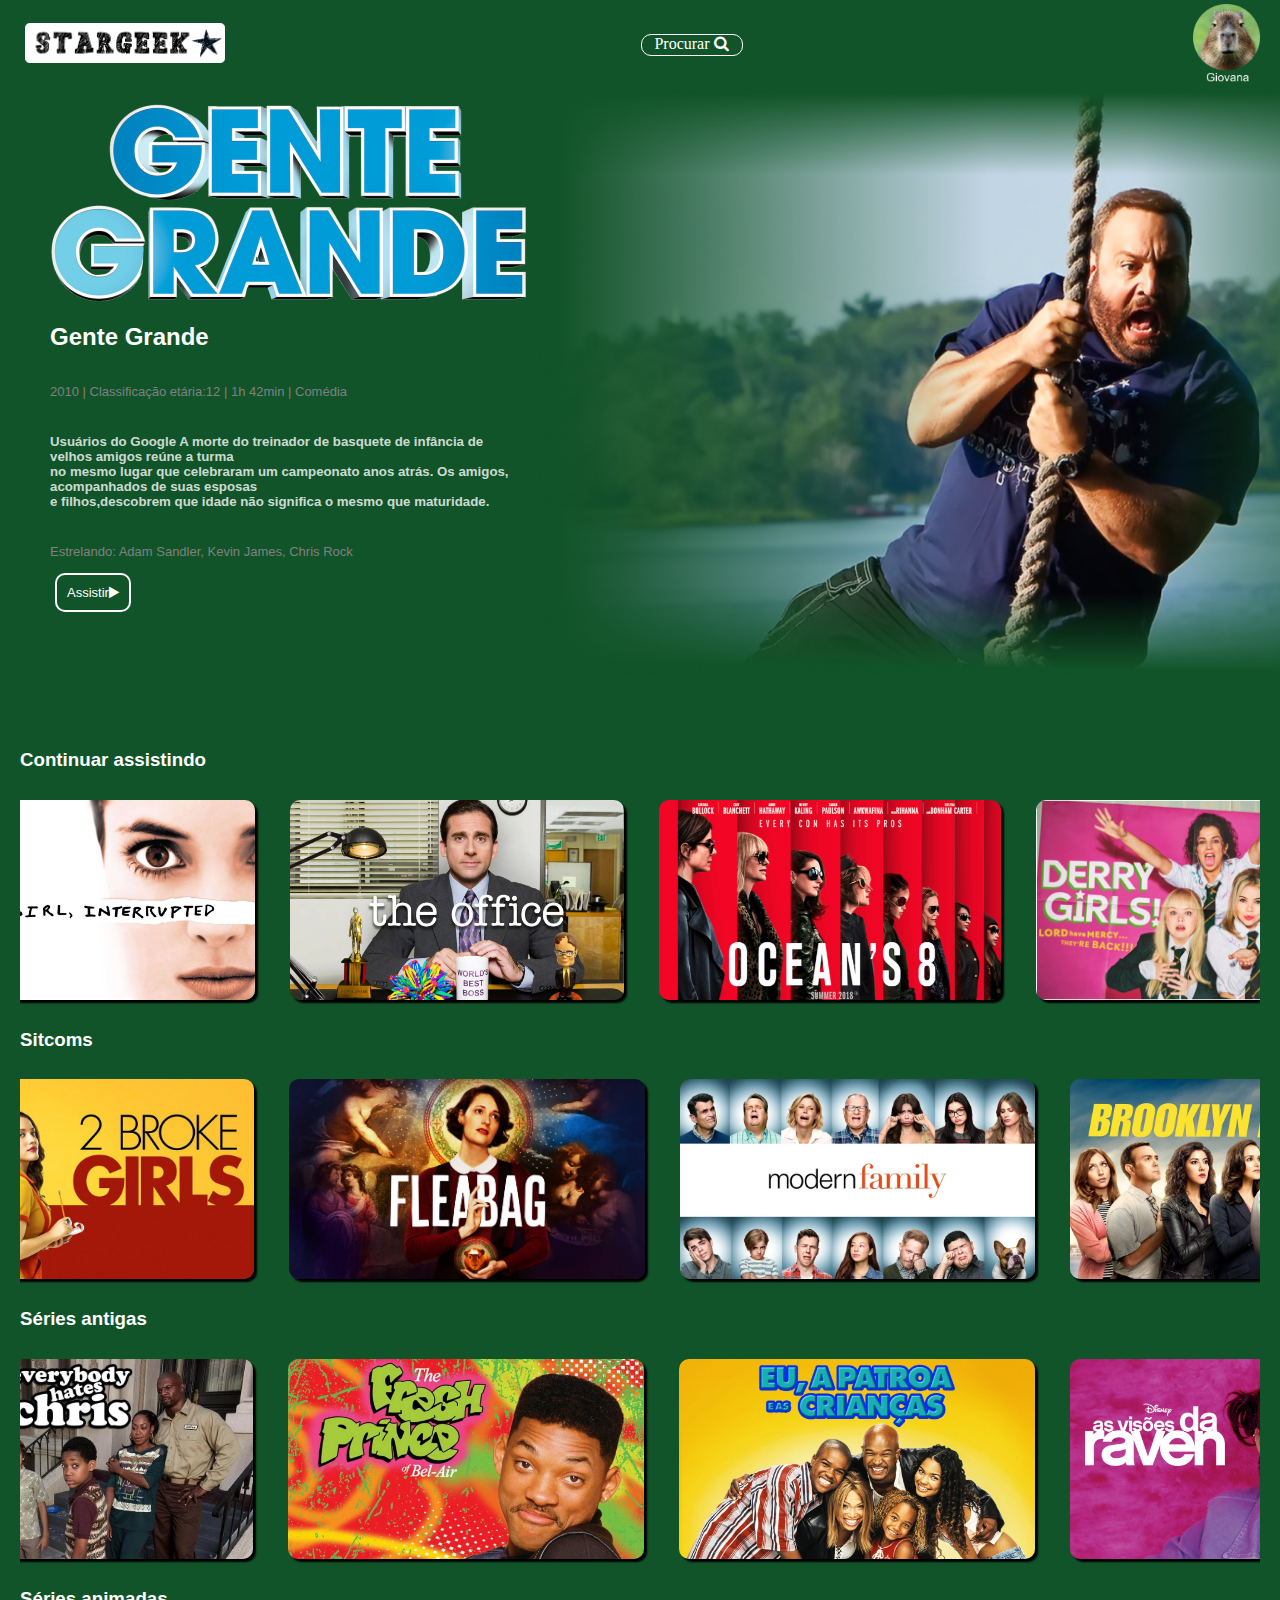
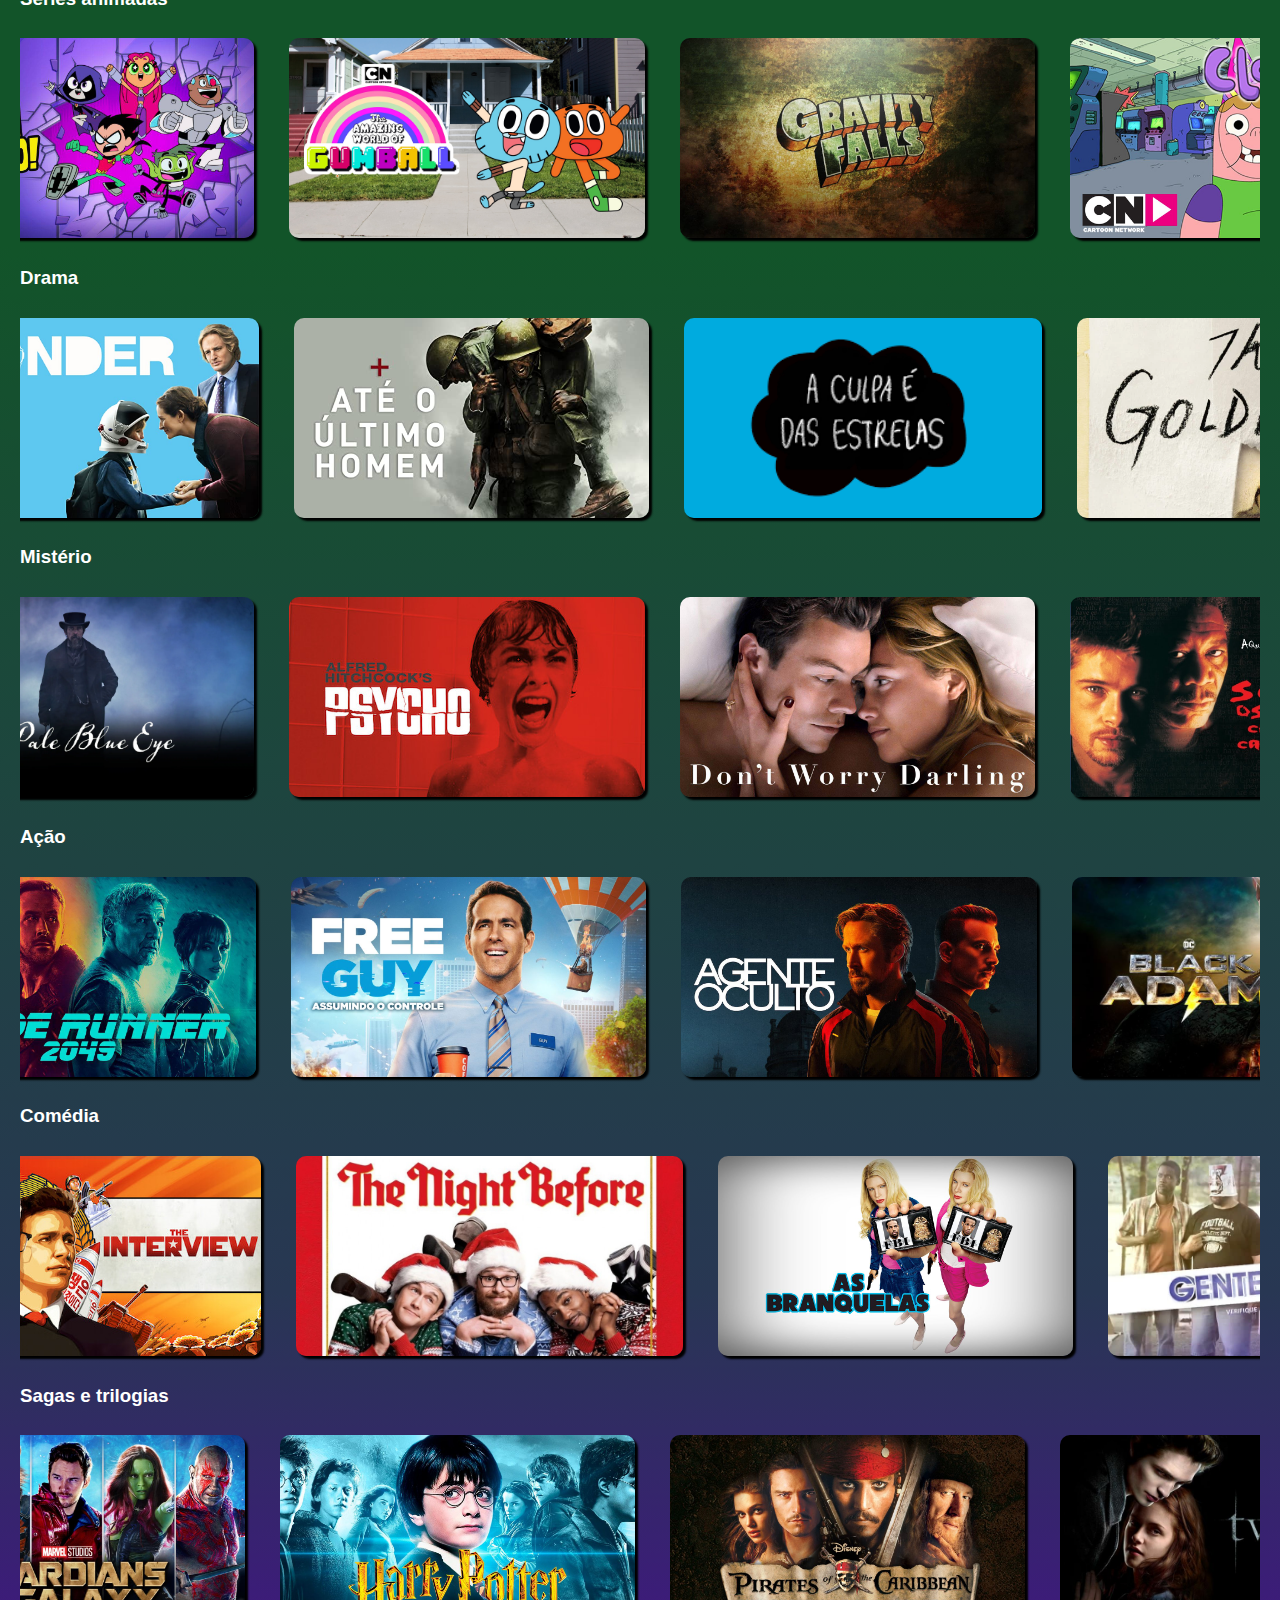
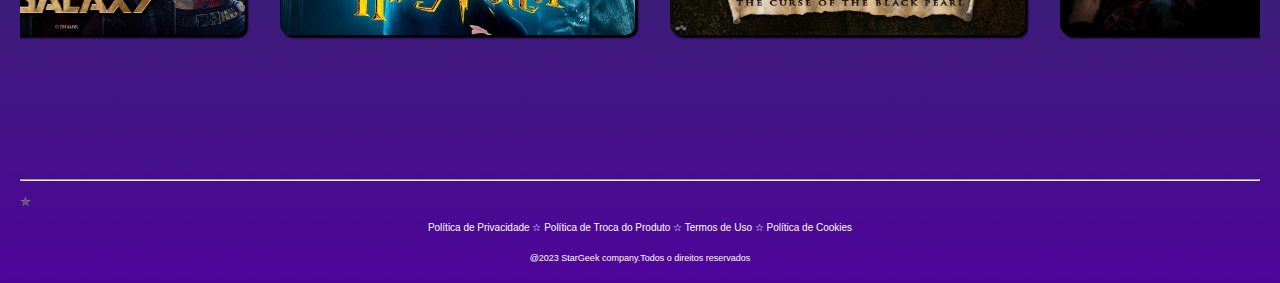
==== commit 33d6eb37: "final" ====
--- a/catálogo.html
+++ b/catálogo.html
@@ -18,7 +18,7 @@
         <div class="logo-menu">
             <nav>
                 <ul class="botao2">
-                    <li> <a href=""><img src="img/Perfil.png" width="67px" alt=""> </a></li>
+                    <li> <a href="perfis.html"><img src="img/Perfil.png" width="67px" alt=""> </a></li>
                 </ul>
             </nav>
         </div>
@@ -156,6 +156,20 @@
             <img class="pitch conteudo" src="img/PitchPerfect-poster_0.jpg" alt="A Escolha Perfeitas">
             <img class="fleabag conteudo" src="img/fleabag.png" alt="Fleabag">
         </div>
+
+        <div class="lançadostexto">
+            <h3>Sagas e trilogias</h3>
+        </div>
+        <div class="lançados">
+            <img class="gumball conteudo" src="img/The-Amazing-World-of-Gumball.avif" alt="O incrível mundo de gumball">
+            <img class="gumball conteudo" src="img/roxo.png" alt="Roxo">
+            <img class="guardioes conteudo" src="img/guardians.jpg" alt="Galaxia">
+            <img class="potter conteudo" src="img/harryy.jpeg" alt="HP">
+            <img class="before conteudo" src="img/caribe.jpg" alt="Piratas do Caribe">
+            <img class="Twilight conteudo" src="img/Twilight-.jpg" alt="Crepúsculo">
+            <img class="narnia conteudo" src="img/narnia.jpg" alt="As crônicas de nárnia">
+            <img class="fast conteudo" src="img/fast-furious.jpg" alt="Velozes e Furiosos">
+        </div>
     </main>
     <br><br><br><br><br><br><br>
     <footer>
--- a/css/catálogo.css
+++ b/css/catálogo.css
@@ -362,6 +362,29 @@
     content: url(../img/whitechicks.gif);
 }
 
+.potter:hover{
+    content: url(../img/potterr.gif);
+}
+
+.caribe:hover{
+    content: url(../img/pirates-des-caraibes-pirates-of-the-caribbean.gif);
+}
+
+.Twilight:hover{
+    content: url(../img/bella.gif);
+}
+
+.narnia:hover{
+    content: url(../img/narniaa.gif);
+}
+
+.fast:hover{
+    content: url(../img/furious.gif);
+}
+
+.guardioes:hover{
+    content: url(../img/galaxy.gif);
+}
 /*rodapé*/
 footer .politicas {
     text-align: center;
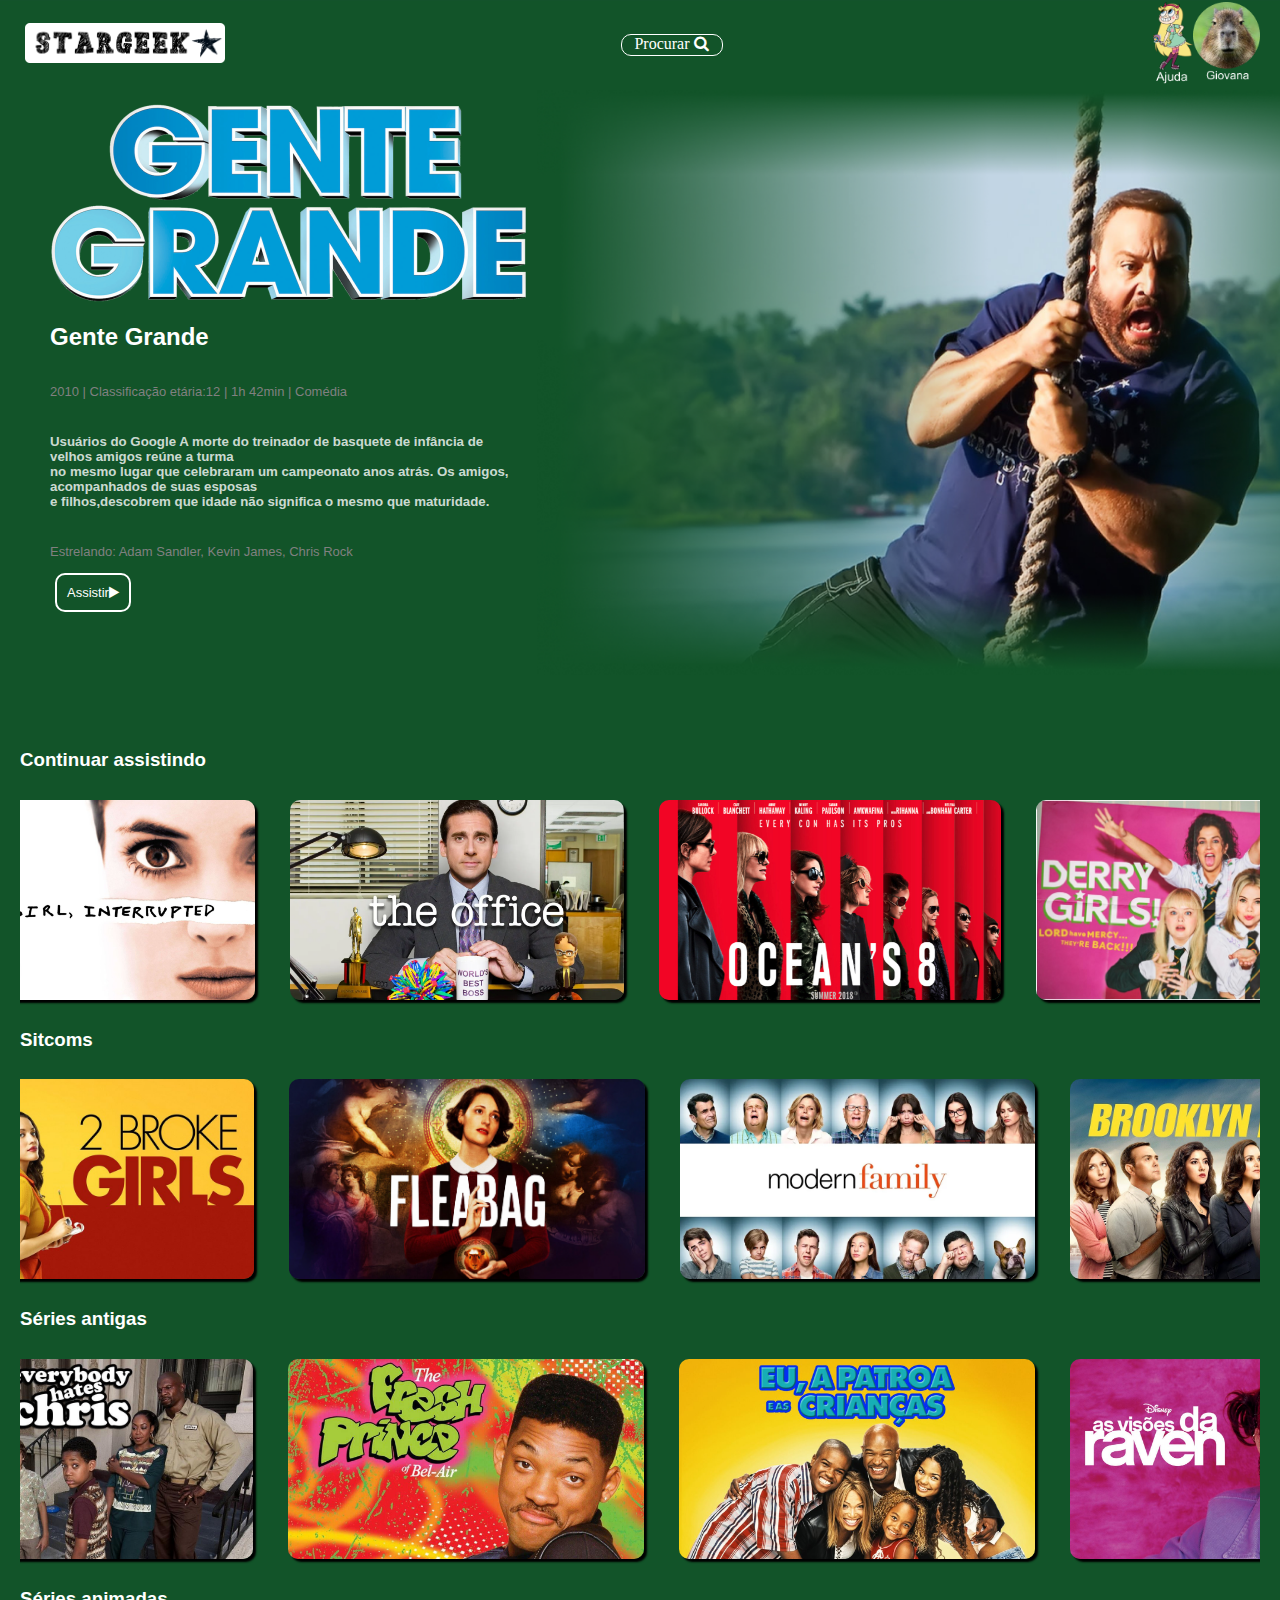
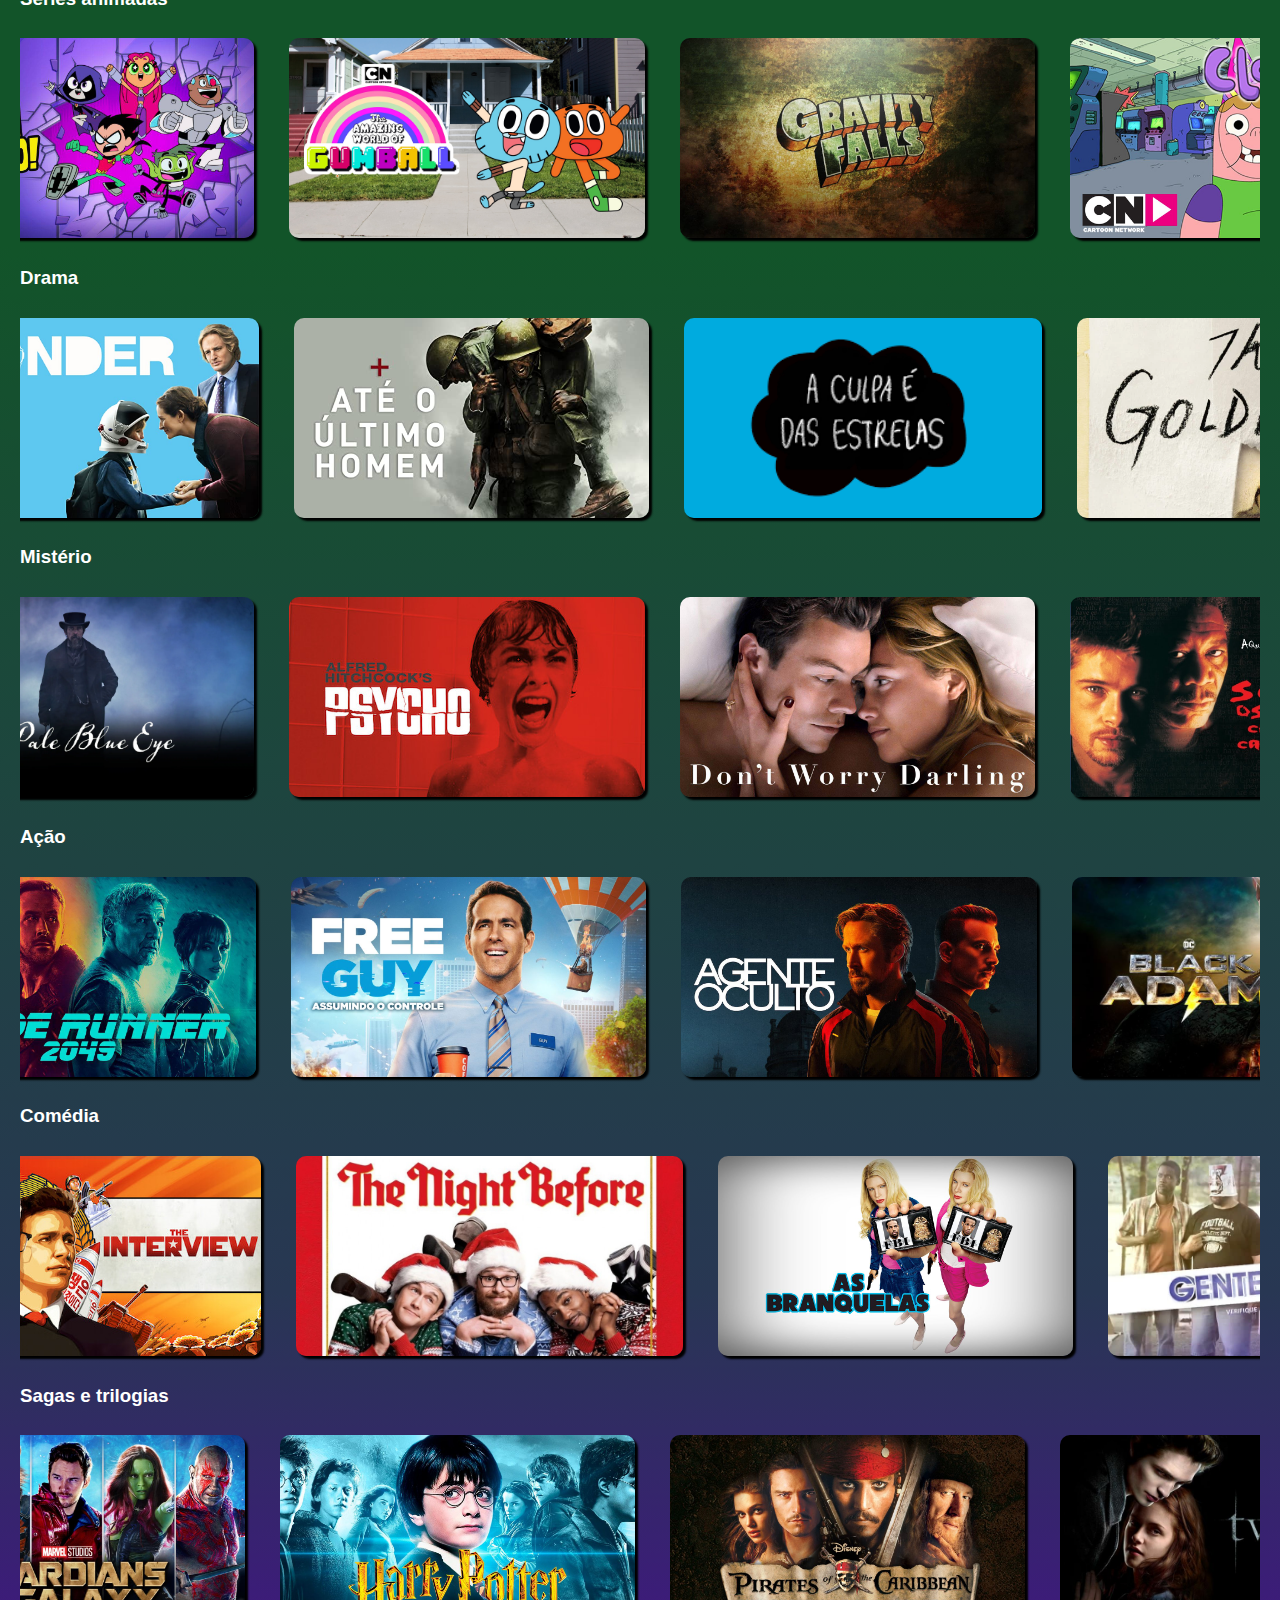
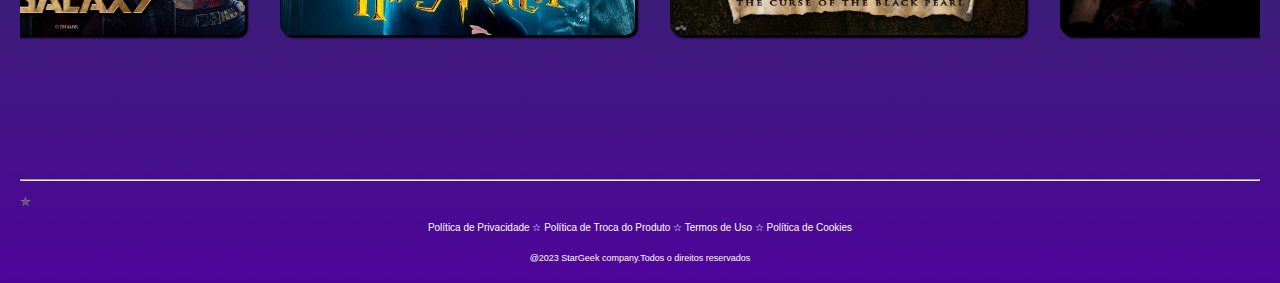
==== commit f0dcb864: "Stargeek" ====
--- a/catálogo.html
+++ b/catálogo.html
@@ -18,7 +18,9 @@
         <div class="logo-menu">
             <nav>
                 <ul class="botao2">
+                    <li><a href="https://youtu.be/lhXTb8IPR28"><img src="img/Ajuda.png" width="40px" alt=""></a></li>
                     <li> <a href="perfis.html"><img src="img/Perfil.png" width="67px" alt=""> </a></li>
+
                 </ul>
             </nav>
         </div>
@@ -36,7 +38,7 @@
                     que
                     idade não significa o mesmo que maturidade.</h5>
                 <p>Estrelando: Adam Sandler, Kevin James, Chris Rock</p>
-                <p><a class="assistir" href="https://youtu.be/U4IVNvPu134"> Assistir<i class="fa fa-play"
+                <p><a class="assistir" href="https://youtu.be/e01NVCveGkg"> Assistir<i class="fa fa-play"
                             aria-hidden="true"></i></a></p>
             </div>
             <img class="banner" src="img/bannerkevin.png" alt="Banner">
@@ -48,7 +50,7 @@
         </div>
         <div class="continuar">
             <img class="derry conteudo" src="img/serie-derry-girls-netflix.png" alt="Derry Girls">
-            <img class= "garota conteudo" src="img/girlinterrupted.jpg" alt="Garota Interrompida">
+            <img class="garota conteudo" src="img/girlinterrupted.jpg" alt="Garota Interrompida">
             <img class="office conteudo" src="img/theoffice.webp" alt="The Office">
             <img class="oceans8 conteudo" src="img/oceans8.png" alt="8 mulheres e um segredo">
             <img class="derry conteudo" src="img/derrygirls.jpg" alt="Derry Girls">
@@ -165,7 +167,7 @@
             <img class="gumball conteudo" src="img/roxo.png" alt="Roxo">
             <img class="guardioes conteudo" src="img/guardians.jpg" alt="Galaxia">
             <img class="potter conteudo" src="img/harryy.jpeg" alt="HP">
-            <img class="before conteudo" src="img/caribe.jpg" alt="Piratas do Caribe">
+            <img class="caribe conteudo" src="img/caribe.jpg" alt="Piratas do Caribe">
             <img class="Twilight conteudo" src="img/Twilight-.jpg" alt="Crepúsculo">
             <img class="narnia conteudo" src="img/narnia.jpg" alt="As crônicas de nárnia">
             <img class="fast conteudo" src="img/fast-furious.jpg" alt="Velozes e Furiosos">
--- a/css/catálogo.css
+++ b/css/catálogo.css
@@ -362,29 +362,30 @@
     content: url(../img/whitechicks.gif);
 }
 
-.potter:hover{
+.potter:hover {
     content: url(../img/potterr.gif);
 }
 
-.caribe:hover{
+.caribe:hover {
     content: url(../img/pirates-des-caraibes-pirates-of-the-caribbean.gif);
 }
 
-.Twilight:hover{
+.Twilight:hover {
     content: url(../img/bella.gif);
 }
 
-.narnia:hover{
+.narnia:hover {
     content: url(../img/narniaa.gif);
 }
 
-.fast:hover{
+.fast:hover {
     content: url(../img/furious.gif);
 }
 
-.guardioes:hover{
+.guardioes:hover {
     content: url(../img/galaxy.gif);
 }
+
 /*rodapé*/
 footer .politicas {
     text-align: center;
